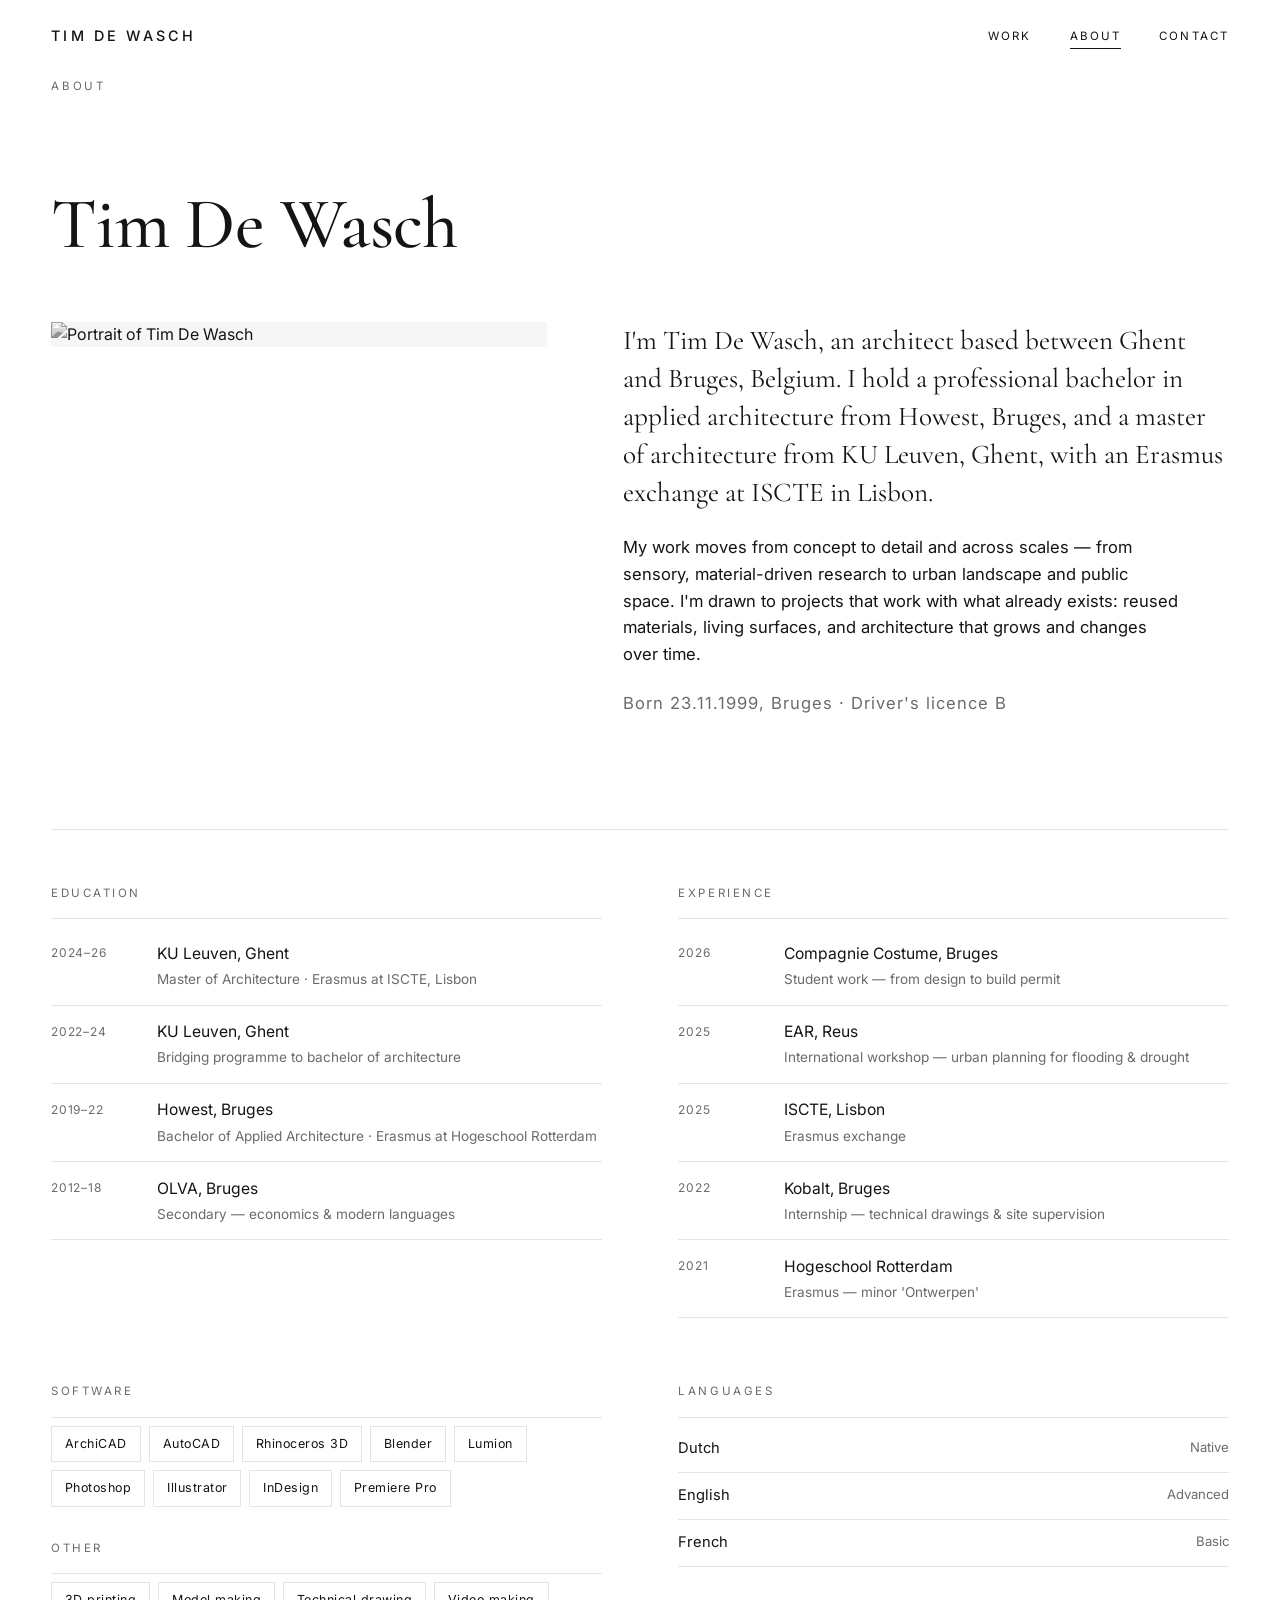
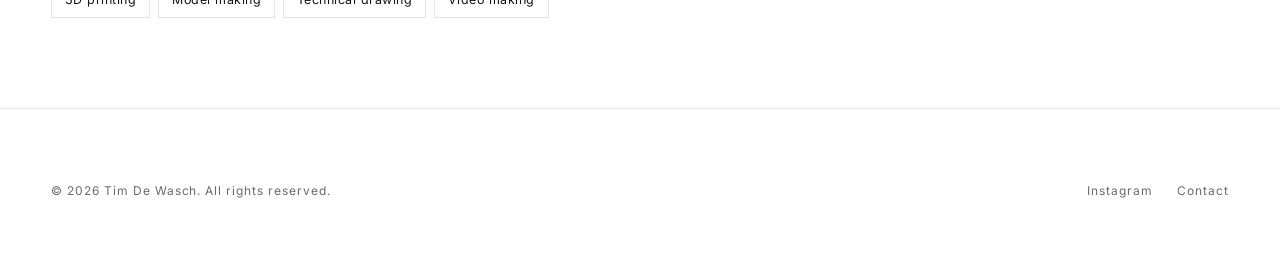
==== about.html @ 5aab6f9f "Point images at .jpg with automatic placeholder fallback The site now references .jpg for every proj" ====
<!DOCTYPE html>
<html lang="en">
<head>
  <meta charset="UTF-8">
  <meta name="viewport" content="width=device-width, initial-scale=1.0">
  <title>About — Tim De Wasch</title>
  <meta name="description" content="About Tim De Wasch, architect based in Ghent and Bruges, Belgium.">
  <link rel="preconnect" href="https://fonts.googleapis.com">
  <link rel="preconnect" href="https://fonts.gstatic.com" crossorigin>
  <link href="https://fonts.googleapis.com/css2?family=Cormorant+Garamond:wght@400;500&family=Inter:wght@400;500&display=swap" rel="stylesheet">
  <link rel="icon" type="image/svg+xml" href="assets/favicon.svg">
  <link rel="stylesheet" href="css/style.css">
</head>
<body data-page="about" class="solid-header">

  <header class="site-header" data-header></header>

  <main class="page">
    <div class="wrap">
      <span class="eyebrow">About</span>
      <h1 class="page-title" data-about-name>Tim De Wasch</h1>
    </div>

    <div class="wrap">
      <div class="about-layout">
        <img class="portrait reveal" src="assets/img/portrait.jpg" alt="Portrait of Tim De Wasch">
        <div class="about-body reveal" data-about-body></div>
      </div>

      <div class="cv reveal" data-cv></div>
    </div>
  </main>

  <footer class="site-footer" data-footer></footer>

  <script src="js/data.js"></script>
  <script src="js/main.js"></script>
  <script>
    (function () {
      var S = window.SITE || {};
      var A = S.about || {};

      var nameEl = document.querySelector("[data-about-name]");
      if (nameEl && S.name) nameEl.textContent = S.name;

      var body = document.querySelector("[data-about-body]");
      if (body) {
        body.innerHTML =
          (A.intro || []).map(function (p) { return "<p>" + p + "</p>"; }).join("") +
          (A.meta ? '<p class="about-meta">' + A.meta + "</p>" : "") +
          (S.cv ? '<a class="btn" href="' + S.cv + '" target="_blank" rel="noopener">Download CV</a>' : "");
      }

      function rows(list) {
        return (list || []).map(function (r) {
          return '<div class="cv-row"><span class="yr">' + r.years + '</span>' +
            '<span class="pl">' + r.place + (r.detail ? "<small>" + r.detail + "</small>" : "") + "</span></div>";
        }).join("");
      }

      var blocks = [];
      if (A.education) blocks.push("<div class='cv-block'><h2>Education</h2>" + rows(A.education) + "</div>");
      if (A.experience) blocks.push("<div class='cv-block'><h2>Experience</h2>" + rows(A.experience) + "</div>");
      if (A.skills) {
        var tags = A.skills.map(function (s) { return "<span>" + s + "</span>"; }).join("");
        var other = (A.other || []).map(function (s) { return "<span>" + s + "</span>"; }).join("");
        blocks.push("<div class='cv-block'><h2>Software</h2><div class='cv-tags'>" + tags + "</div>" +
          (other ? "<h2 style='margin-top:2rem'>Other</h2><div class='cv-tags'>" + other + "</div>" : "") + "</div>");
      }
      if (A.languages) {
        var langs = A.languages.map(function (l) {
          return "<li>" + l.lang + "<em>" + l.level + "</em></li>";
        }).join("");
        blocks.push("<div class='cv-block'><h2>Languages</h2><ul class='cv-langs'>" + langs + "</ul></div>");
      }
      var cv = document.querySelector("[data-cv]");
      if (cv) cv.innerHTML = blocks.join("");
    })();
  </script>
</body>
</html>
---- css/style.css ----
/* =============================================================================
   Jane Doe — Architecture Portfolio
   Minimalist / monochrome system. Edit the variables below to retheme.
   ========================================================================== */

:root {
  --ink: #141414;          /* primary text */
  --ink-soft: #6b6b6b;     /* meta / secondary text */
  --line: #e4e4e4;         /* hairlines */
  --paper: #ffffff;        /* background */
  --paper-2: #f6f6f5;      /* alt panels */

  --font-sans: "Inter", -apple-system, BlinkMacSystemFont, "Segoe UI", Helvetica, Arial, sans-serif;
  --font-serif: "Cormorant Garamond", Georgia, "Times New Roman", serif;

  --maxw: 1400px;
  --pad: clamp(1.25rem, 4vw, 4rem);
  --header-h: 72px;
  --ease: cubic-bezier(0.16, 1, 0.3, 1);
}

* { box-sizing: border-box; }

html { scroll-behavior: smooth; -webkit-text-size-adjust: 100%; }

body {
  margin: 0;
  background: var(--paper);
  color: var(--ink);
  font-family: var(--font-sans);
  font-size: 16px;
  line-height: 1.6;
  font-feature-settings: "kern" 1, "liga" 1;
  -webkit-font-smoothing: antialiased;
  text-rendering: optimizeLegibility;
}

img { display: block; max-width: 100%; height: auto; }

a { color: inherit; text-decoration: none; }

h1, h2, h3 { font-weight: 400; margin: 0; letter-spacing: -0.01em; }

/* ----------------------------------------------------------------- header -- */
.site-header {
  position: fixed;
  inset: 0 0 auto 0;
  height: var(--header-h);
  display: flex;
  align-items: center;
  justify-content: space-between;
  padding: 0 var(--pad);
  z-index: 100;
  mix-blend-mode: difference;            /* near-invisible over any image */
  color: #fff;
}
/* When over plain pages, fall back to solid ink (no blend needed) */
body.solid-header .site-header { mix-blend-mode: normal; color: var(--ink); }

.site-header.scrolled {
  background: rgba(255, 255, 255, 0.85);
  backdrop-filter: saturate(140%) blur(10px);
  mix-blend-mode: normal;
  color: var(--ink);
  border-bottom: 1px solid var(--line);
}

.logo {
  font-size: 0.9rem;
  letter-spacing: 0.22em;
  text-transform: uppercase;
  font-weight: 500;
}

.site-nav { display: flex; gap: clamp(1.25rem, 3vw, 2.5rem); }
.site-nav a {
  font-size: 0.72rem;
  letter-spacing: 0.18em;
  text-transform: uppercase;
  position: relative;
  padding: 2px 0;
}
.site-nav a::after {
  content: "";
  position: absolute;
  left: 0; bottom: -2px;
  width: 100%; height: 1px;
  background: currentColor;
  transform: scaleX(0);
  transform-origin: left;
  transition: transform 0.4s var(--ease);
}
.site-nav a:hover::after,
.site-nav a[aria-current="page"]::after { transform: scaleX(1); }

.nav-toggle { display: none; background: none; border: 0; cursor: pointer; padding: 8px; color: inherit; }
.nav-toggle span { display: block; width: 22px; height: 1.5px; background: currentColor; margin: 5px 0; transition: 0.3s var(--ease); }

/* ------------------------------------------------------------------- hero -- */
.hero {
  height: 100vh;
  min-height: 560px;
  position: relative;
  display: flex;
  align-items: flex-end;
  overflow: hidden;
}
.hero-bg {
  position: absolute; inset: 0;
  width: 100%; height: 100%;
  object-fit: cover;
  filter: grayscale(100%);
}
.hero-inner {
  position: relative;
  padding: var(--pad);
  padding-bottom: clamp(2rem, 6vh, 5rem);
  color: #fff;
  mix-blend-mode: difference;
  width: 100%;
}
.hero h1 {
  font-family: var(--font-serif);
  font-size: clamp(2.6rem, 8vw, 6.5rem);
  line-height: 0.98;
  font-weight: 500;
  max-width: 14ch;
}
.hero .hero-sub {
  margin-top: 1rem;
  font-size: 0.8rem;
  letter-spacing: 0.22em;
  text-transform: uppercase;
}
.scroll-cue {
  position: absolute;
  right: var(--pad); bottom: clamp(2rem, 6vh, 5rem);
  font-size: 0.66rem; letter-spacing: 0.2em; text-transform: uppercase;
  color: #fff; mix-blend-mode: difference;
  writing-mode: vertical-rl;
}

/* ------------------------------------------------------------ work / grid -- */
.section-head {
  display: flex;
  align-items: baseline;
  justify-content: space-between;
  padding: clamp(3rem, 8vh, 6rem) var(--pad) 1.5rem;
  border-bottom: 1px solid var(--line);
}
.section-head h2 {
  font-size: 0.8rem; letter-spacing: 0.22em; text-transform: uppercase; color: var(--ink-soft);
}
.section-head .count { font-size: 0.8rem; color: var(--ink-soft); letter-spacing: 0.1em; }

.work-grid {
  display: grid;
  grid-template-columns: repeat(2, 1fr);
  gap: clamp(1.5rem, 4vw, 3.5rem);
  padding: clamp(2rem, 6vh, 4rem) var(--pad) clamp(4rem, 10vh, 7rem);
  max-width: var(--maxw);
  margin: 0 auto;
}
/* Editorial rhythm: every 3rd item spans full width for a feed-like feel */
.work-grid .work-item:nth-child(4n + 1) { grid-column: 1 / -1; }

.work-item { display: block; }
.work-figure {
  position: relative;
  overflow: hidden;
  background: var(--paper-2);
  aspect-ratio: 3 / 2;
}
.work-item:nth-child(4n + 1) .work-figure { aspect-ratio: 16 / 9; }
.work-figure img {
  width: 100%; height: 100%; object-fit: cover;
  filter: grayscale(100%);
  transition: transform 0.9s var(--ease), filter 0.6s var(--ease);
}
.work-item:hover .work-figure img { transform: scale(1.04); filter: grayscale(0%); }

.work-meta {
  display: flex;
  align-items: baseline;
  justify-content: space-between;
  gap: 1rem;
  margin-top: 0.9rem;
}
.work-meta h3 { font-family: var(--font-serif); font-size: clamp(1.3rem, 2.4vw, 1.9rem); font-weight: 500; }
.work-meta .work-loc { font-size: 0.75rem; letter-spacing: 0.08em; color: var(--ink-soft); white-space: nowrap; }
.work-index {
  font-size: 0.7rem; letter-spacing: 0.1em; color: var(--ink-soft);
  margin-top: 0.15rem; display: block;
}

/* --------------------------------------------------------------- generic -- */
main.page { padding-top: var(--header-h); }

.wrap { max-width: var(--maxw); margin: 0 auto; padding: 0 var(--pad); }
.narrow { max-width: 760px; }

.page-title {
  font-family: var(--font-serif);
  font-size: clamp(2.4rem, 6vw, 4.5rem);
  font-weight: 500;
  line-height: 1;
  padding: clamp(3rem, 10vh, 7rem) 0 0.5rem;
}
.eyebrow { font-size: 0.72rem; letter-spacing: 0.24em; text-transform: uppercase; color: var(--ink-soft); }

/* ------------------------------------------------------------------ about -- */
.about-layout {
  display: grid;
  grid-template-columns: 0.9fr 1.1fr;
  gap: clamp(2rem, 6vw, 5rem);
  align-items: start;
  padding: clamp(2rem, 6vh, 4rem) 0 clamp(4rem, 10vh, 7rem);
}
.portrait { width: 100%; filter: grayscale(100%); background: var(--paper-2); }
.about-body p { font-size: clamp(1rem, 1.3vw, 1.15rem); margin: 0 0 1.4rem; max-width: 56ch; }
.about-body p:first-child { font-family: var(--font-serif); font-size: clamp(1.3rem, 2.2vw, 1.7rem); line-height: 1.4; color: var(--ink); }

.about-meta { font-size: 0.78rem; letter-spacing: 0.06em; color: var(--ink-soft); margin: 1.5rem 0 0; }

/* CV blocks */
.cv {
  display: grid;
  grid-template-columns: repeat(2, 1fr);
  gap: clamp(2rem, 5vw, 4rem) clamp(2rem, 6vw, 5rem);
  padding: clamp(2rem, 6vh, 4rem) 0 clamp(4rem, 10vh, 7rem);
  border-top: 1px solid var(--line);
}
.cv-block h2 {
  font-size: 0.72rem; letter-spacing: 0.22em; text-transform: uppercase; color: var(--ink-soft);
  padding-bottom: 1rem; margin-bottom: 0.5rem; border-bottom: 1px solid var(--line);
}
.cv-row { display: grid; grid-template-columns: 90px 1fr; gap: 1rem; padding: 0.85rem 0; border-bottom: 1px solid var(--line); }
.cv-row .yr { font-size: 0.75rem; letter-spacing: 0.06em; color: var(--ink-soft); padding-top: 0.15rem; }
.cv-row .pl { font-size: 0.98rem; }
.cv-row .pl small { display: block; color: var(--ink-soft); font-size: 0.85rem; margin-top: 0.2rem; }
.cv-tags { display: flex; flex-wrap: wrap; gap: 0.5rem; }
.cv-tags span {
  border: 1px solid var(--line); padding: 0.45rem 0.8rem;
  font-size: 0.78rem; letter-spacing: 0.04em; color: var(--ink);
}
.cv-langs { list-style: none; margin: 0; padding: 0; }
.cv-langs li { display: flex; justify-content: space-between; padding: 0.7rem 0; border-bottom: 1px solid var(--line); font-size: 0.92rem; }
.cv-langs li em { font-style: normal; color: var(--ink-soft); font-size: 0.82rem; }

.btn {
  display: inline-block;
  margin-top: 0.5rem;
  padding: 0.85rem 1.6rem;
  border: 1px solid var(--ink);
  font-size: 0.72rem; letter-spacing: 0.18em; text-transform: uppercase;
  transition: background 0.35s var(--ease), color 0.35s var(--ease);
}
.btn:hover { background: var(--ink); color: var(--paper); }

/* ---------------------------------------------------------------- contact -- */
.contact-layout { padding: clamp(2rem, 6vh, 4rem) 0 clamp(5rem, 12vh, 8rem); }
.contact-list { list-style: none; margin: 2rem 0 0; padding: 0; border-top: 1px solid var(--line); }
.contact-list li {
  display: flex; align-items: baseline; gap: 2rem;
  padding: 1.4rem 0; border-bottom: 1px solid var(--line);
}
.contact-list li span {
  flex: 0 0 130px; font-size: 0.72rem; letter-spacing: 0.18em; text-transform: uppercase; color: var(--ink-soft);
}
.contact-list li a, .contact-list li .val {
  font-family: var(--font-serif); font-size: clamp(1.3rem, 3vw, 2.1rem); position: relative;
}
.contact-list li a::after {
  content: ""; position: absolute; left: 0; bottom: 0; width: 100%; height: 1px;
  background: currentColor; transform: scaleX(0); transform-origin: left; transition: transform 0.4s var(--ease);
}
.contact-list li a:hover::after { transform: scaleX(1); }

/* -------------------------------------------------------- project detail -- */
.project-hero { padding: clamp(3rem, 10vh, 7rem) 0 clamp(1.5rem, 4vh, 3rem); border-bottom: 1px solid var(--line); }
.project-hero h1 { font-family: var(--font-serif); font-size: clamp(2.4rem, 7vw, 5rem); font-weight: 500; line-height: 1; margin-top: 0.5rem; }
.project-facts {
  display: grid; grid-template-columns: repeat(auto-fit, minmax(150px, 1fr));
  gap: 1.5rem; padding: 2rem 0 0;
}
.project-facts dt { font-size: 0.68rem; letter-spacing: 0.18em; text-transform: uppercase; color: var(--ink-soft); margin-bottom: 0.35rem; }
.project-facts dd { margin: 0; font-size: 0.95rem; }

.project-intro { padding: clamp(2.5rem, 7vh, 5rem) 0; }
.project-intro p { font-size: clamp(1.1rem, 1.6vw, 1.35rem); max-width: 60ch; margin: 0 0 1.4rem; }
.project-intro p:first-child { font-family: var(--font-serif); font-size: clamp(1.4rem, 2.6vw, 2rem); line-height: 1.4; }

.project-images { display: grid; gap: clamp(1rem, 3vw, 2.5rem); padding-bottom: clamp(3rem, 8vh, 6rem); }
.project-images img { width: 100%; background: var(--paper-2); filter: grayscale(100%); cursor: zoom-in; transition: filter 0.5s var(--ease); }
.project-images img:hover { filter: grayscale(0%); }

.project-nav {
  display: flex; justify-content: space-between; gap: 1rem;
  padding: clamp(2rem, 6vh, 4rem) 0; border-top: 1px solid var(--line);
}
.project-nav a { font-size: 0.75rem; letter-spacing: 0.14em; text-transform: uppercase; color: var(--ink-soft); transition: color 0.3s var(--ease); }
.project-nav a:hover { color: var(--ink); }
.project-nav a span { display: block; font-family: var(--font-serif); font-size: 1.3rem; text-transform: none; letter-spacing: 0; color: var(--ink); margin-top: 0.3rem; }
.project-nav a.next { text-align: right; }

/* -------------------------------------------------------------- lightbox -- */
.lightbox {
  position: fixed; inset: 0; z-index: 200;
  background: rgba(20, 20, 20, 0.94);
  display: flex; align-items: center; justify-content: center;
  padding: 4vw;
  opacity: 0; pointer-events: none; transition: opacity 0.4s var(--ease);
}
.lightbox.open { opacity: 1; pointer-events: auto; }
.lightbox img { max-width: 100%; max-height: 90vh; object-fit: contain; }
.lightbox-close { position: absolute; top: 1.5rem; right: 2rem; color: #fff; font-size: 1.6rem; background: none; border: 0; cursor: pointer; line-height: 1; }

/* ---------------------------------------------------------------- footer -- */
.site-footer {
  border-top: 1px solid var(--line);
  padding: clamp(3rem, 8vh, 5rem) var(--pad);
  display: flex; flex-wrap: wrap; gap: 1.5rem;
  align-items: baseline; justify-content: space-between;
  font-size: 0.75rem; letter-spacing: 0.08em; color: var(--ink-soft);
}
.site-footer .foot-links { display: flex; gap: 1.5rem; }
.site-footer a:hover { color: var(--ink); }

/* ------------------------------------------------------------- reveal fx -- */
.reveal { opacity: 0; transform: translateY(24px); transition: opacity 0.9s var(--ease), transform 0.9s var(--ease); }
.reveal.in { opacity: 1; transform: none; }

/* ----------------------------------------------------------- responsive -- */
@media (max-width: 820px) {
  .about-layout { grid-template-columns: 1fr; }
  .cv { grid-template-columns: 1fr; }
  .portrait { max-width: 360px; }
  .work-grid { grid-template-columns: 1fr; }
  .work-grid .work-item:nth-child(4n + 1) { grid-column: auto; }
  .work-item:nth-child(4n + 1) .work-figure { aspect-ratio: 3 / 2; }

  .nav-toggle { display: block; }
  .site-nav {
    position: fixed; inset: var(--header-h) 0 auto 0;
    flex-direction: column; gap: 0;
    background: var(--paper); color: var(--ink);
    border-bottom: 1px solid var(--line);
    transform: translateY(-120%); transition: transform 0.45s var(--ease);
    padding: 1rem var(--pad) 1.5rem;
  }
  .site-header.nav-open .site-nav { transform: none; }
  .site-header.nav-open { mix-blend-mode: normal; background: var(--paper); color: var(--ink); }
  .site-nav a { padding: 0.9rem 0; font-size: 0.8rem; border-bottom: 1px solid var(--line); }
  .site-nav a:last-child { border-bottom: 0; }
}

@media (prefers-reduced-motion: reduce) {
  * { animation: none !important; transition: none !important; scroll-behavior: auto !important; }
  .reveal { opacity: 1; transform: none; }
}
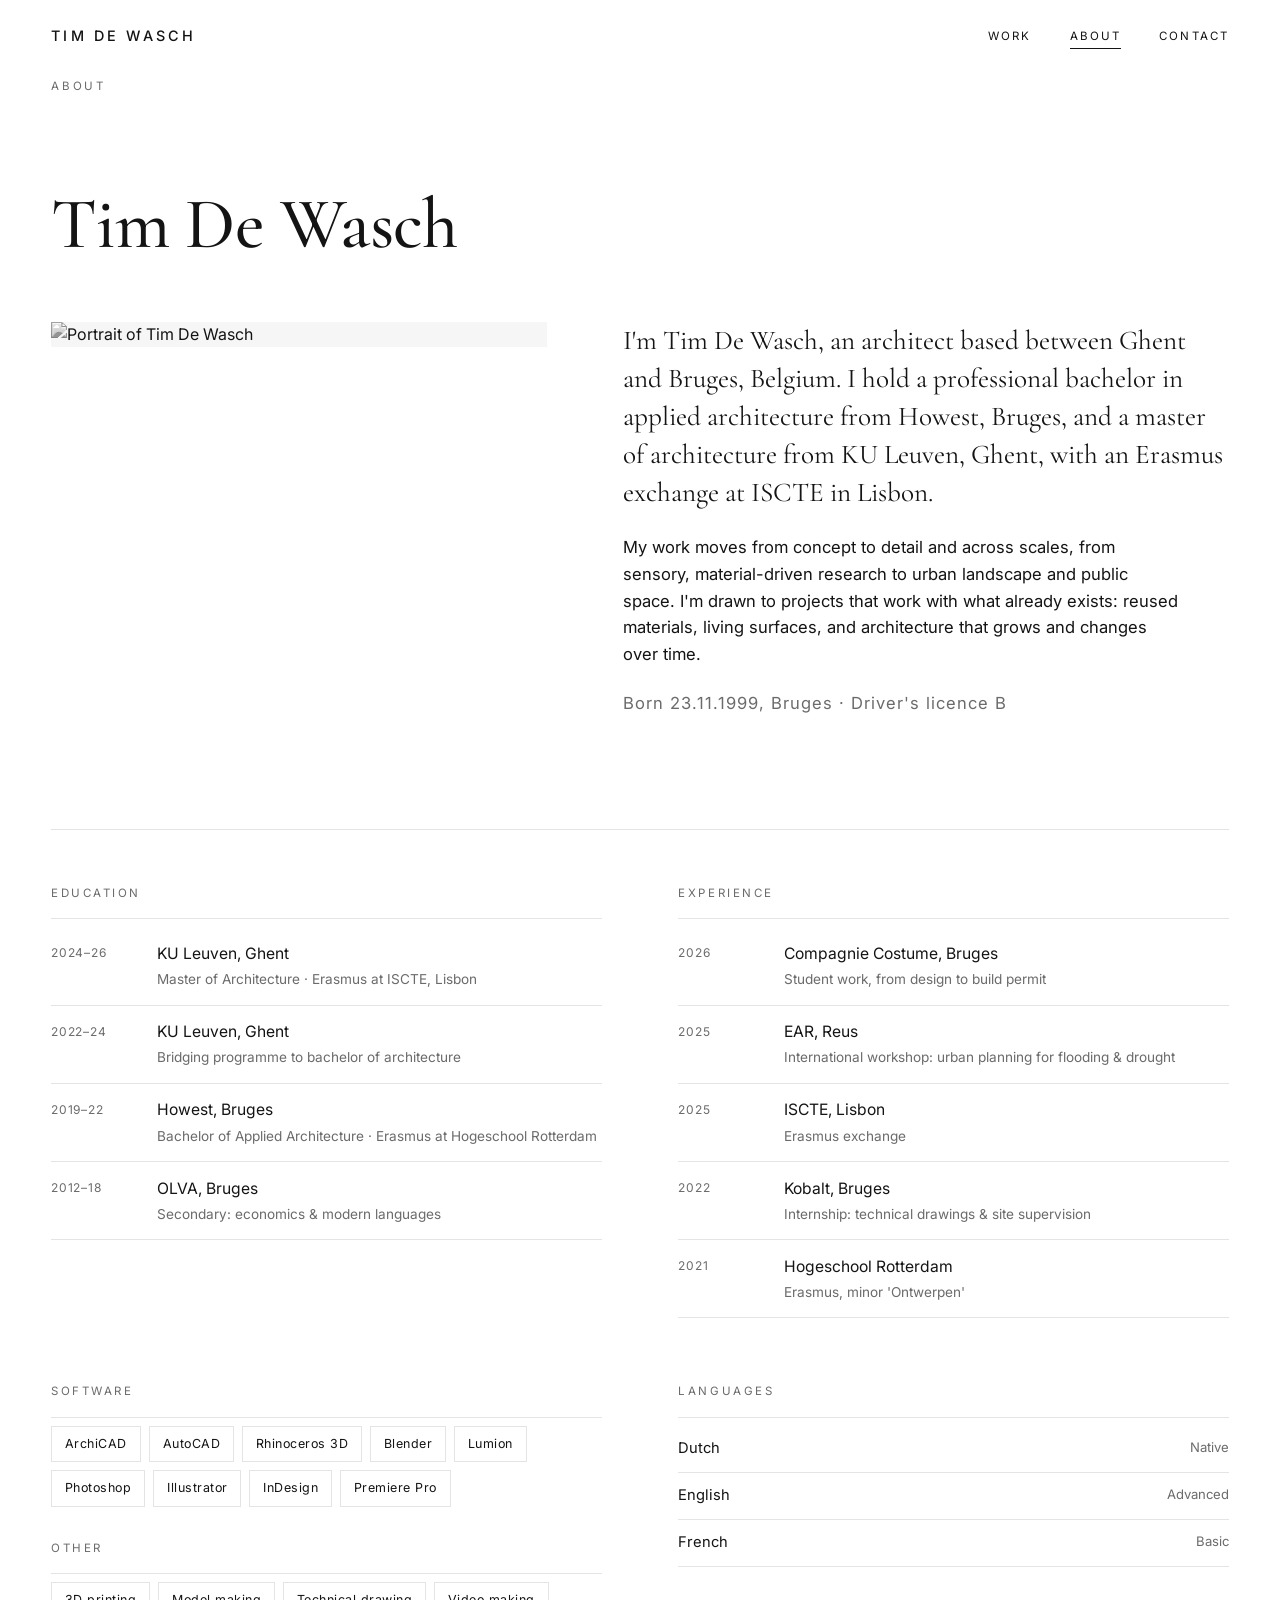
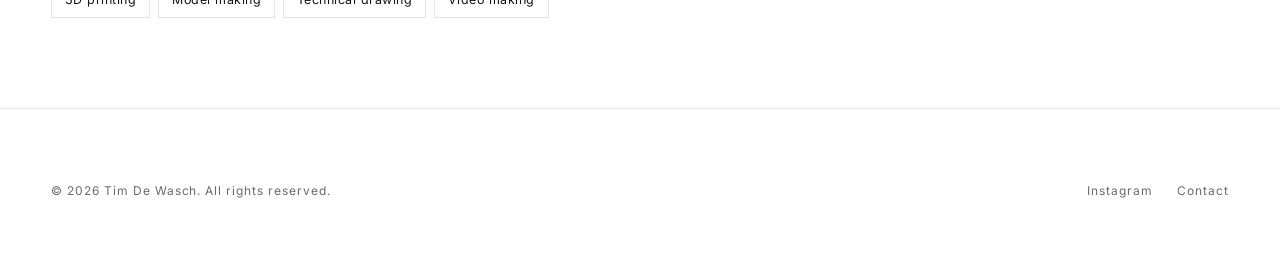
==== commit 34468155: "Fix mismatched project photos, cap image size, add captions and em-dash cleanup Re-matched photos to" ====
--- a/about.html
+++ b/about.html
@@ -3,7 +3,7 @@
 <head>
   <meta charset="UTF-8">
   <meta name="viewport" content="width=device-width, initial-scale=1.0">
-  <title>About — Tim De Wasch</title>
+  <title>About · Tim De Wasch</title>
   <meta name="description" content="About Tim De Wasch, architect based in Ghent and Bruges, Belgium.">
   <link rel="preconnect" href="https://fonts.googleapis.com">
   <link rel="preconnect" href="https://fonts.gstatic.com" crossorigin>
--- a/css/style.css
+++ b/css/style.css
@@ -1,5 +1,5 @@
 /* =============================================================================
-   Jane Doe — Architecture Portfolio
+   Jane Doe Architecture Portfolio
    Minimalist / monochrome system. Edit the variables below to retheme.
    ========================================================================== */
 
@@ -291,8 +291,11 @@
 .project-intro p:first-child { font-family: var(--font-serif); font-size: clamp(1.4rem, 2.6vw, 2rem); line-height: 1.4; }
 
 .project-images { display: grid; gap: clamp(1rem, 3vw, 2.5rem); padding-bottom: clamp(3rem, 8vh, 6rem); }
-.project-images img { width: 100%; background: var(--paper-2); filter: grayscale(100%); cursor: zoom-in; transition: filter 0.5s var(--ease); }
+.project-image { margin: 0; }
+.project-images img { width: 100%; max-height: 80vh; object-fit: cover; background: var(--paper-2); filter: grayscale(100%); cursor: zoom-in; transition: filter 0.5s var(--ease); }
 .project-images img:hover { filter: grayscale(0%); }
+.project-image.is-main img { max-height: 90vh; }
+.project-image figcaption { margin-top: 0.6rem; font-size: 0.75rem; letter-spacing: 0.06em; color: var(--ink-soft); }
 
 .project-nav {
   display: flex; justify-content: space-between; gap: 1rem;
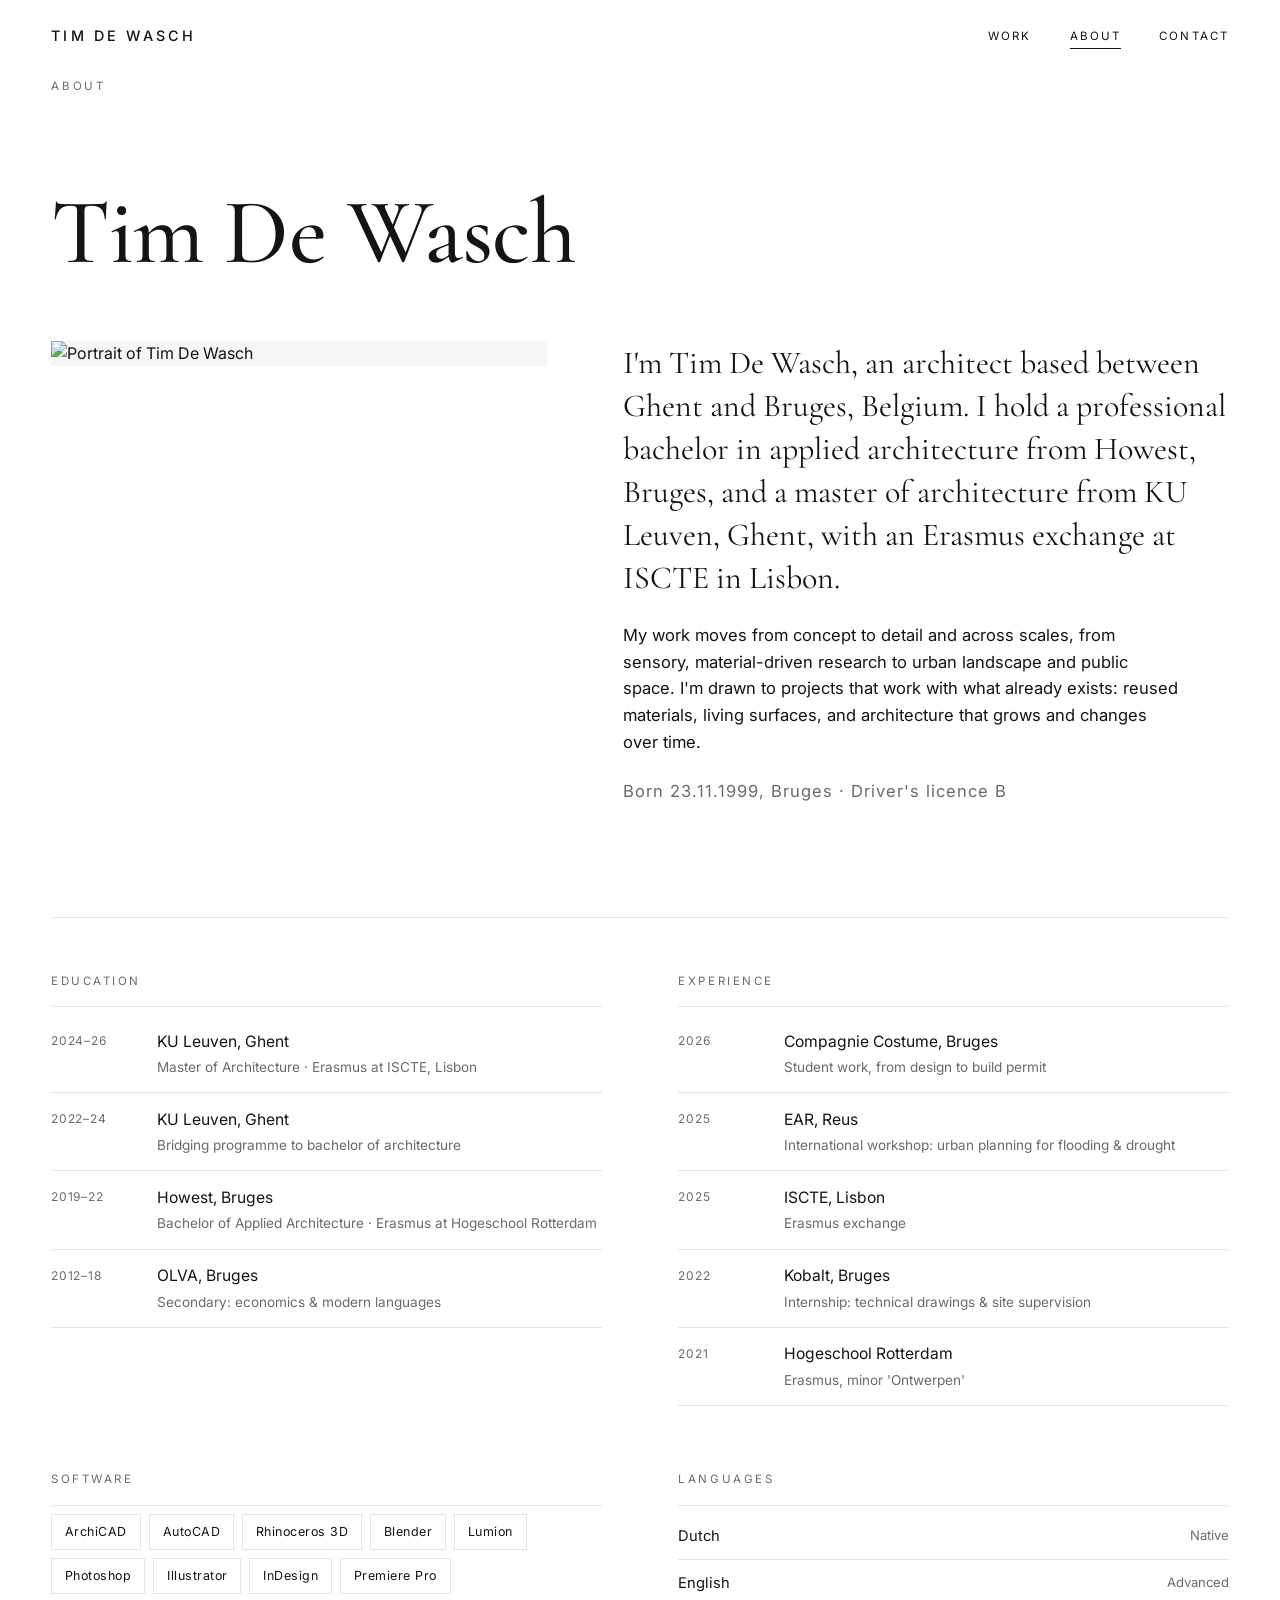
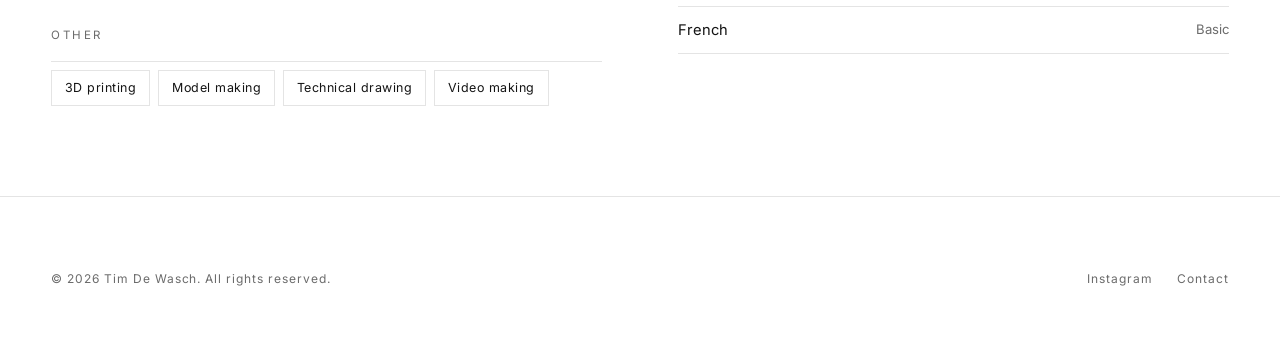
==== commit 8e41d35e: "Fix mobile/iPhone layout issues across the site Use svh for the hero so iOS Safari's address bar doe" ====
--- a/about.html
+++ b/about.html
@@ -2,12 +2,12 @@
 <html lang="en">
 <head>
   <meta charset="UTF-8">
-  <meta name="viewport" content="width=device-width, initial-scale=1.0">
+  <meta name="viewport" content="width=device-width, initial-scale=1.0, viewport-fit=cover">
   <title>About · Tim De Wasch</title>
   <meta name="description" content="About Tim De Wasch, architect based in Ghent and Bruges, Belgium.">
   <link rel="preconnect" href="https://fonts.googleapis.com">
   <link rel="preconnect" href="https://fonts.gstatic.com" crossorigin>
-  <link href="https://fonts.googleapis.com/css2?family=Cormorant+Garamond:wght@400;500&family=Inter:wght@400;500&display=swap" rel="stylesheet">
+  <link href="https://fonts.googleapis.com/css2?family=Cormorant+Garamond:wght@400;500;600&family=Inter:wght@300;400;500;600&display=swap" rel="stylesheet">
   <link rel="icon" type="image/svg+xml" href="assets/favicon.svg">
   <link rel="stylesheet" href="css/style.css">
 </head>
--- a/css/style.css
+++ b/css/style.css
@@ -49,7 +49,8 @@
   display: flex;
   align-items: center;
   justify-content: space-between;
-  padding: 0 var(--pad);
+  padding: max(0px, env(safe-area-inset-top)) var(--pad) 0;
+  height: calc(var(--header-h) + env(safe-area-inset-top));
   z-index: 100;
   mix-blend-mode: difference;            /* near-invisible over any image */
   color: #fff;
@@ -93,12 +94,13 @@
 .site-nav a:hover::after,
 .site-nav a[aria-current="page"]::after { transform: scaleX(1); }
 
-.nav-toggle { display: none; background: none; border: 0; cursor: pointer; padding: 8px; color: inherit; }
+.nav-toggle { display: none; background: none; border: 0; cursor: pointer; padding: 11px; margin: -11px; color: inherit; }
 .nav-toggle span { display: block; width: 22px; height: 1.5px; background: currentColor; margin: 5px 0; transition: 0.3s var(--ease); }
 
 /* ------------------------------------------------------------------- hero -- */
 .hero {
   height: 100vh;
+  height: 100svh;
   min-height: 560px;
   position: relative;
   display: flex;
@@ -109,55 +111,78 @@
   position: absolute; inset: 0;
   width: 100%; height: 100%;
   object-fit: cover;
-  filter: grayscale(100%);
+  transform: scale(1.03);
+  animation: hero-settle 1.6s var(--ease) forwards;
+}
+@keyframes hero-settle { from { transform: scale(1.08); } to { transform: scale(1.03); } }
+.hero::after {
+  content: "";
+  position: absolute; inset: 0;
+  background: linear-gradient(180deg, rgba(0,0,0,0.05) 0%, rgba(0,0,0,0) 35%, rgba(0,0,0,0.55) 100%);
+  pointer-events: none;
 }
 .hero-inner {
   position: relative;
   padding: var(--pad);
-  padding-bottom: clamp(2rem, 6vh, 5rem);
+  padding-bottom: clamp(2.5rem, 7vh, 5.5rem);
   color: #fff;
-  mix-blend-mode: difference;
   width: 100%;
 }
 .hero h1 {
   font-family: var(--font-serif);
-  font-size: clamp(2.6rem, 8vw, 6.5rem);
-  line-height: 0.98;
+  font-size: clamp(2.8rem, 9vw, 7.5rem);
+  line-height: 0.95;
   font-weight: 500;
-  max-width: 14ch;
+  max-width: 16ch;
+  letter-spacing: -0.01em;
+  text-shadow: 0 2px 28px rgba(0,0,0,0.18);
 }
 .hero .hero-sub {
-  margin-top: 1rem;
-  font-size: 0.8rem;
-  letter-spacing: 0.22em;
+  margin-top: 1.1rem;
+  font-size: 0.78rem;
+  letter-spacing: 0.24em;
   text-transform: uppercase;
+  opacity: 0.92;
 }
 .scroll-cue {
   position: absolute;
-  right: var(--pad); bottom: clamp(2rem, 6vh, 5rem);
-  font-size: 0.66rem; letter-spacing: 0.2em; text-transform: uppercase;
-  color: #fff; mix-blend-mode: difference;
+  right: var(--pad); bottom: clamp(2.5rem, 7vh, 5.5rem);
+  font-size: 0.66rem; letter-spacing: 0.22em; text-transform: uppercase;
+  color: #fff; opacity: 0.85;
   writing-mode: vertical-rl;
-}
+  display: flex; align-items: center; gap: 0.6rem;
+}
+.scroll-cue::after { content: ""; width: 1px; height: 2.4rem; background: rgba(255,255,255,0.6); }
 
 /* ------------------------------------------------------------ work / grid -- */
 .section-head {
   display: flex;
   align-items: baseline;
   justify-content: space-between;
-  padding: clamp(3rem, 8vh, 6rem) var(--pad) 1.5rem;
+  padding: clamp(3.5rem, 9vh, 7rem) var(--pad) 1.75rem;
   border-bottom: 1px solid var(--line);
+  max-width: var(--maxw);
+  margin: 0 auto;
 }
 .section-head h2 {
-  font-size: 0.8rem; letter-spacing: 0.22em; text-transform: uppercase; color: var(--ink-soft);
+  font-size: 0.8rem; letter-spacing: 0.24em; text-transform: uppercase; color: var(--ink-soft);
 }
 .section-head .count { font-size: 0.8rem; color: var(--ink-soft); letter-spacing: 0.1em; }
+.section-note {
+  font-family: var(--font-serif);
+  font-size: clamp(1.2rem, 2.4vw, 1.7rem);
+  line-height: 1.5;
+  max-width: 46ch;
+  padding: clamp(2rem, 5vh, 3.2rem) var(--pad) 0;
+  margin: 0 auto;
+  max-width: var(--maxw);
+}
 
 .work-grid {
   display: grid;
   grid-template-columns: repeat(2, 1fr);
-  gap: clamp(1.5rem, 4vw, 3.5rem);
-  padding: clamp(2rem, 6vh, 4rem) var(--pad) clamp(4rem, 10vh, 7rem);
+  gap: clamp(2rem, 5vw, 4.5rem) clamp(1.5rem, 4vw, 3.5rem);
+  padding: clamp(2.5rem, 7vh, 5rem) var(--pad) clamp(5rem, 12vh, 8rem);
   max-width: var(--maxw);
   margin: 0 auto;
 }
@@ -174,36 +199,61 @@
 .work-item:nth-child(4n + 1) .work-figure { aspect-ratio: 16 / 9; }
 .work-figure img {
   width: 100%; height: 100%; object-fit: cover;
-  filter: grayscale(100%);
-  transition: transform 0.9s var(--ease), filter 0.6s var(--ease);
-}
-.work-item:hover .work-figure img { transform: scale(1.04); filter: grayscale(0%); }
+  transition: transform 1.1s var(--ease);
+}
+.work-item:hover .work-figure img { transform: scale(1.045); }
+.work-figure::after {
+  content: "";
+  position: absolute; inset: 0;
+  background: linear-gradient(180deg, rgba(0,0,0,0) 55%, rgba(0,0,0,0.38) 100%);
+  opacity: 0;
+  transition: opacity 0.5s var(--ease);
+}
+.work-item:hover .work-figure::after { opacity: 1; }
+.work-view {
+  position: absolute; left: 1.4rem; bottom: 1.3rem;
+  color: #fff; font-size: 0.7rem; letter-spacing: 0.18em; text-transform: uppercase;
+  display: flex; align-items: center; gap: 0.6rem;
+  opacity: 0; transform: translateY(8px);
+  transition: opacity 0.45s var(--ease), transform 0.45s var(--ease);
+}
+.work-view svg { width: 13px; height: 13px; transition: transform 0.45s var(--ease); }
+.work-item:hover .work-view { opacity: 1; transform: none; }
+.work-item:hover .work-view svg { transform: translateX(4px); }
+
+/* Devices without hover (touch) get the same affordances shown by default */
+@media (hover: none) {
+  .work-figure::after { opacity: 1; background: linear-gradient(180deg, rgba(0,0,0,0) 62%, rgba(0,0,0,0.32) 100%); }
+  .work-view { opacity: 1; transform: none; }
+}
 
 .work-meta {
   display: flex;
   align-items: baseline;
   justify-content: space-between;
   gap: 1rem;
-  margin-top: 0.9rem;
-}
-.work-meta h3 { font-family: var(--font-serif); font-size: clamp(1.3rem, 2.4vw, 1.9rem); font-weight: 500; }
+  margin-top: 1.1rem;
+}
+.work-meta h3 { font-family: var(--font-serif); font-size: clamp(1.4rem, 2.6vw, 2.1rem); font-weight: 500; transition: opacity 0.3s var(--ease); }
+.work-item:hover .work-meta h3 { opacity: 0.6; }
 .work-meta .work-loc { font-size: 0.75rem; letter-spacing: 0.08em; color: var(--ink-soft); white-space: nowrap; }
 .work-index {
   font-size: 0.7rem; letter-spacing: 0.1em; color: var(--ink-soft);
-  margin-top: 0.15rem; display: block;
+  margin-top: 0.2rem; display: block;
 }
 
 /* --------------------------------------------------------------- generic -- */
-main.page { padding-top: var(--header-h); }
+main.page { padding-top: calc(var(--header-h) + env(safe-area-inset-top)); }
 
 .wrap { max-width: var(--maxw); margin: 0 auto; padding: 0 var(--pad); }
 .narrow { max-width: 760px; }
 
 .page-title {
   font-family: var(--font-serif);
-  font-size: clamp(2.4rem, 6vw, 4.5rem);
+  font-size: clamp(2.8rem, 8vw, 5.8rem);
   font-weight: 500;
-  line-height: 1;
+  line-height: 0.98;
+  letter-spacing: -0.01em;
   padding: clamp(3rem, 10vh, 7rem) 0 0.5rem;
 }
 .eyebrow { font-size: 0.72rem; letter-spacing: 0.24em; text-transform: uppercase; color: var(--ink-soft); }
@@ -216,9 +266,14 @@
   align-items: start;
   padding: clamp(2rem, 6vh, 4rem) 0 clamp(4rem, 10vh, 7rem);
 }
-.portrait { width: 100%; filter: grayscale(100%); background: var(--paper-2); }
+.portrait {
+  width: 100%;
+  background: var(--paper-2);
+  transition: transform 1.1s var(--ease);
+}
+.about-layout:hover .portrait { transform: scale(1.015); }
 .about-body p { font-size: clamp(1rem, 1.3vw, 1.15rem); margin: 0 0 1.4rem; max-width: 56ch; }
-.about-body p:first-child { font-family: var(--font-serif); font-size: clamp(1.3rem, 2.2vw, 1.7rem); line-height: 1.4; color: var(--ink); }
+.about-body p:first-child { font-family: var(--font-serif); font-size: clamp(1.5rem, 2.6vw, 2rem); line-height: 1.35; color: var(--ink); }
 
 .about-meta { font-size: 0.78rem; letter-spacing: 0.06em; color: var(--ink-soft); margin: 1.5rem 0 0; }
 
@@ -234,7 +289,12 @@
   font-size: 0.72rem; letter-spacing: 0.22em; text-transform: uppercase; color: var(--ink-soft);
   padding-bottom: 1rem; margin-bottom: 0.5rem; border-bottom: 1px solid var(--line);
 }
-.cv-row { display: grid; grid-template-columns: 90px 1fr; gap: 1rem; padding: 0.85rem 0; border-bottom: 1px solid var(--line); }
+.cv-row {
+  display: grid; grid-template-columns: 90px 1fr; gap: 1rem; padding: 0.85rem 0;
+  border-bottom: 1px solid var(--line);
+  transition: padding-left 0.4s var(--ease), border-color 0.4s var(--ease);
+}
+.cv-row:hover { padding-left: 0.5rem; border-color: var(--ink-soft); }
 .cv-row .yr { font-size: 0.75rem; letter-spacing: 0.06em; color: var(--ink-soft); padding-top: 0.15rem; }
 .cv-row .pl { font-size: 0.98rem; }
 .cv-row .pl small { display: block; color: var(--ink-soft); font-size: 0.85rem; margin-top: 0.2rem; }
@@ -242,7 +302,9 @@
 .cv-tags span {
   border: 1px solid var(--line); padding: 0.45rem 0.8rem;
   font-size: 0.78rem; letter-spacing: 0.04em; color: var(--ink);
-}
+  transition: background 0.3s var(--ease), color 0.3s var(--ease);
+}
+.cv-tags span:hover { background: var(--ink); color: var(--paper); }
 .cv-langs { list-style: none; margin: 0; padding: 0; }
 .cv-langs li { display: flex; justify-content: space-between; padding: 0.7rem 0; border-bottom: 1px solid var(--line); font-size: 0.92rem; }
 .cv-langs li em { font-style: normal; color: var(--ink-soft); font-size: 0.82rem; }
@@ -253,17 +315,19 @@
   padding: 0.85rem 1.6rem;
   border: 1px solid var(--ink);
   font-size: 0.72rem; letter-spacing: 0.18em; text-transform: uppercase;
-  transition: background 0.35s var(--ease), color 0.35s var(--ease);
-}
-.btn:hover { background: var(--ink); color: var(--paper); }
+  transition: background 0.35s var(--ease), color 0.35s var(--ease), transform 0.35s var(--ease);
+}
+.btn:hover { background: var(--ink); color: var(--paper); transform: translateY(-2px); }
 
 /* ---------------------------------------------------------------- contact -- */
 .contact-layout { padding: clamp(2rem, 6vh, 4rem) 0 clamp(5rem, 12vh, 8rem); }
 .contact-list { list-style: none; margin: 2rem 0 0; padding: 0; border-top: 1px solid var(--line); }
 .contact-list li {
   display: flex; align-items: baseline; gap: 2rem;
-  padding: 1.4rem 0; border-bottom: 1px solid var(--line);
-}
+  padding: 1.6rem 1rem; margin: 0 -1rem; border-bottom: 1px solid var(--line);
+  transition: background 0.4s var(--ease), padding-left 0.4s var(--ease);
+}
+.contact-list li:hover { background: var(--paper-2); padding-left: 1.5rem; }
 .contact-list li span {
   flex: 0 0 130px; font-size: 0.72rem; letter-spacing: 0.18em; text-transform: uppercase; color: var(--ink-soft);
 }
@@ -271,7 +335,7 @@
   font-family: var(--font-serif); font-size: clamp(1.3rem, 3vw, 2.1rem); position: relative;
 }
 .contact-list li a::after {
-  content: ""; position: absolute; left: 0; bottom: 0; width: 100%; height: 1px;
+  content: ""; position: absolute; left: 0; bottom: -0.2rem; width: 100%; height: 1px;
   background: currentColor; transform: scaleX(0); transform-origin: left; transition: transform 0.4s var(--ease);
 }
 .contact-list li a:hover::after { transform: scaleX(1); }
@@ -290,33 +354,78 @@
 .project-intro p { font-size: clamp(1.1rem, 1.6vw, 1.35rem); max-width: 60ch; margin: 0 0 1.4rem; }
 .project-intro p:first-child { font-family: var(--font-serif); font-size: clamp(1.4rem, 2.6vw, 2rem); line-height: 1.4; }
 
-.project-images { display: grid; gap: clamp(1rem, 3vw, 2.5rem); padding-bottom: clamp(3rem, 8vh, 6rem); }
+.project-images {
+  display: grid;
+  grid-template-columns: repeat(2, 1fr);
+  gap: clamp(1.25rem, 3vw, 2.5rem);
+  padding-bottom: clamp(4rem, 10vh, 7rem);
+}
 .project-image { margin: 0; }
-.project-images img { width: 100%; max-height: 80vh; object-fit: cover; background: var(--paper-2); filter: grayscale(100%); cursor: zoom-in; transition: filter 0.5s var(--ease); }
-.project-images img:hover { filter: grayscale(0%); }
-.project-image.is-main img { max-height: 90vh; }
-.project-image figcaption { margin-top: 0.6rem; font-size: 0.75rem; letter-spacing: 0.06em; color: var(--ink-soft); }
+.project-image.is-main { grid-column: 1 / -1; }
+.project-images img {
+  width: 100%; max-height: 85vh; object-fit: cover;
+  background: var(--paper-2);
+  cursor: zoom-in; transition: transform 0.9s var(--ease);
+}
+.project-image:not(.is-main) img { aspect-ratio: 4 / 3; }
+.project-images img:hover { transform: scale(1.012); }
+.project-image.is-main img { max-height: 92vh; aspect-ratio: auto; }
+.project-image figcaption {
+  margin-top: 0.7rem;
+  font-size: 0.72rem; letter-spacing: 0.1em; text-transform: uppercase;
+  color: var(--ink-soft);
+}
 
 .project-nav {
-  display: flex; justify-content: space-between; gap: 1rem;
-  padding: clamp(2rem, 6vh, 4rem) 0; border-top: 1px solid var(--line);
-}
-.project-nav a { font-size: 0.75rem; letter-spacing: 0.14em; text-transform: uppercase; color: var(--ink-soft); transition: color 0.3s var(--ease); }
-.project-nav a:hover { color: var(--ink); }
-.project-nav a span { display: block; font-family: var(--font-serif); font-size: 1.3rem; text-transform: none; letter-spacing: 0; color: var(--ink); margin-top: 0.3rem; }
+  display: grid; grid-template-columns: 1fr 1fr; border-top: 1px solid var(--line);
+}
+.project-nav a {
+  position: relative; display: block; overflow: hidden;
+  padding: clamp(2.5rem, 7vh, 5rem) var(--pad);
+  min-height: clamp(220px, 32vh, 360px);
+  color: #fff;
+}
+.project-nav a:first-child { border-right: 1px solid var(--line); }
+.project-nav .nav-bg {
+  position: absolute; inset: 0; width: 100%; height: 100%; object-fit: cover;
+  transform: scale(1.05);
+  transition: transform 1.1s var(--ease);
+}
+.project-nav a:hover .nav-bg { transform: scale(1.12); }
+.project-nav a::before {
+  content: ""; position: absolute; inset: 0;
+  background: linear-gradient(180deg, rgba(0,0,0,0.18) 0%, rgba(0,0,0,0.5) 100%);
+}
+.project-nav .nav-label {
+  position: relative; font-size: 0.72rem; letter-spacing: 0.2em; text-transform: uppercase; opacity: 0.85;
+}
+.project-nav .nav-title {
+  position: relative; display: block; font-family: var(--font-serif); font-size: clamp(1.5rem, 3.4vw, 2.4rem);
+  margin-top: 0.5rem; letter-spacing: 0; font-weight: 500;
+}
 .project-nav a.next { text-align: right; }
 
 /* -------------------------------------------------------------- lightbox -- */
 .lightbox {
   position: fixed; inset: 0; z-index: 200;
-  background: rgba(20, 20, 20, 0.94);
+  background: rgba(15, 15, 15, 0.96);
   display: flex; align-items: center; justify-content: center;
   padding: 4vw;
-  opacity: 0; pointer-events: none; transition: opacity 0.4s var(--ease);
+  opacity: 0; pointer-events: none; transition: opacity 0.45s var(--ease);
 }
 .lightbox.open { opacity: 1; pointer-events: auto; }
-.lightbox img { max-width: 100%; max-height: 90vh; object-fit: contain; }
-.lightbox-close { position: absolute; top: 1.5rem; right: 2rem; color: #fff; font-size: 1.6rem; background: none; border: 0; cursor: pointer; line-height: 1; }
+.lightbox img {
+  max-width: 100%; max-height: 90vh; object-fit: contain;
+  transform: scale(0.97); transition: transform 0.45s var(--ease);
+}
+.lightbox.open img { transform: scale(1); }
+.lightbox-close {
+  position: absolute;
+  top: calc(1.5rem + env(safe-area-inset-top));
+  right: calc(1.5rem + env(safe-area-inset-right));
+  color: #fff; font-size: 1.6rem; background: none; border: 0; cursor: pointer; line-height: 1;
+  padding: 0.6rem;
+}
 
 /* ---------------------------------------------------------------- footer -- */
 .site-footer {
@@ -342,9 +451,21 @@
   .work-grid .work-item:nth-child(4n + 1) { grid-column: auto; }
   .work-item:nth-child(4n + 1) .work-figure { aspect-ratio: 3 / 2; }
 
+  .project-nav { grid-template-columns: 1fr; }
+  .project-nav a:first-child { border-right: 0; border-bottom: 1px solid var(--line); }
+  .project-nav a.next { text-align: left; }
+
+  .project-images { grid-template-columns: 1fr; }
+  .project-image:not(.is-main) img { aspect-ratio: 4 / 3; max-height: none; }
+
+  .scroll-cue { display: none; }
+
+  .contact-list li { flex-direction: column; align-items: flex-start; gap: 0.4rem; }
+  .contact-list li span { flex: none; }
+
   .nav-toggle { display: block; }
   .site-nav {
-    position: fixed; inset: var(--header-h) 0 auto 0;
+    position: fixed; inset: calc(var(--header-h) + env(safe-area-inset-top)) 0 auto 0;
     flex-direction: column; gap: 0;
     background: var(--paper); color: var(--ink);
     border-bottom: 1px solid var(--line);
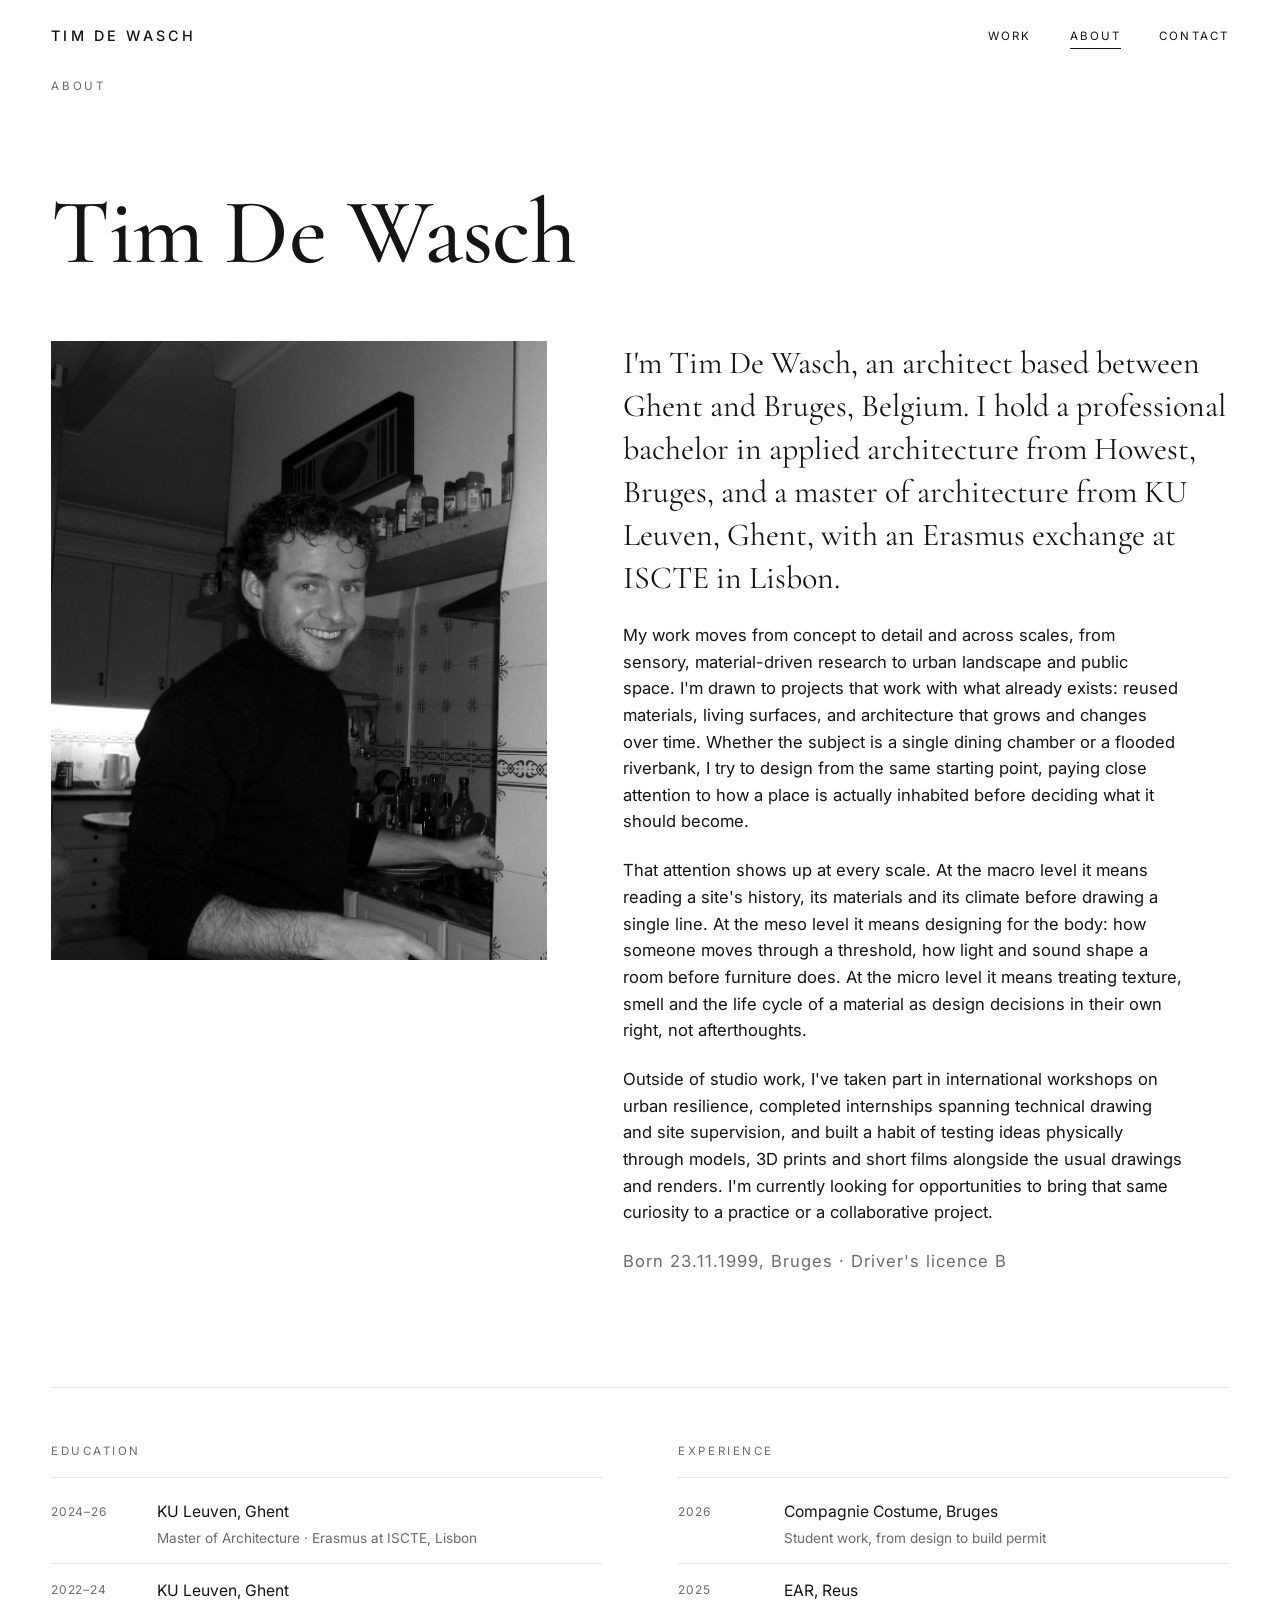
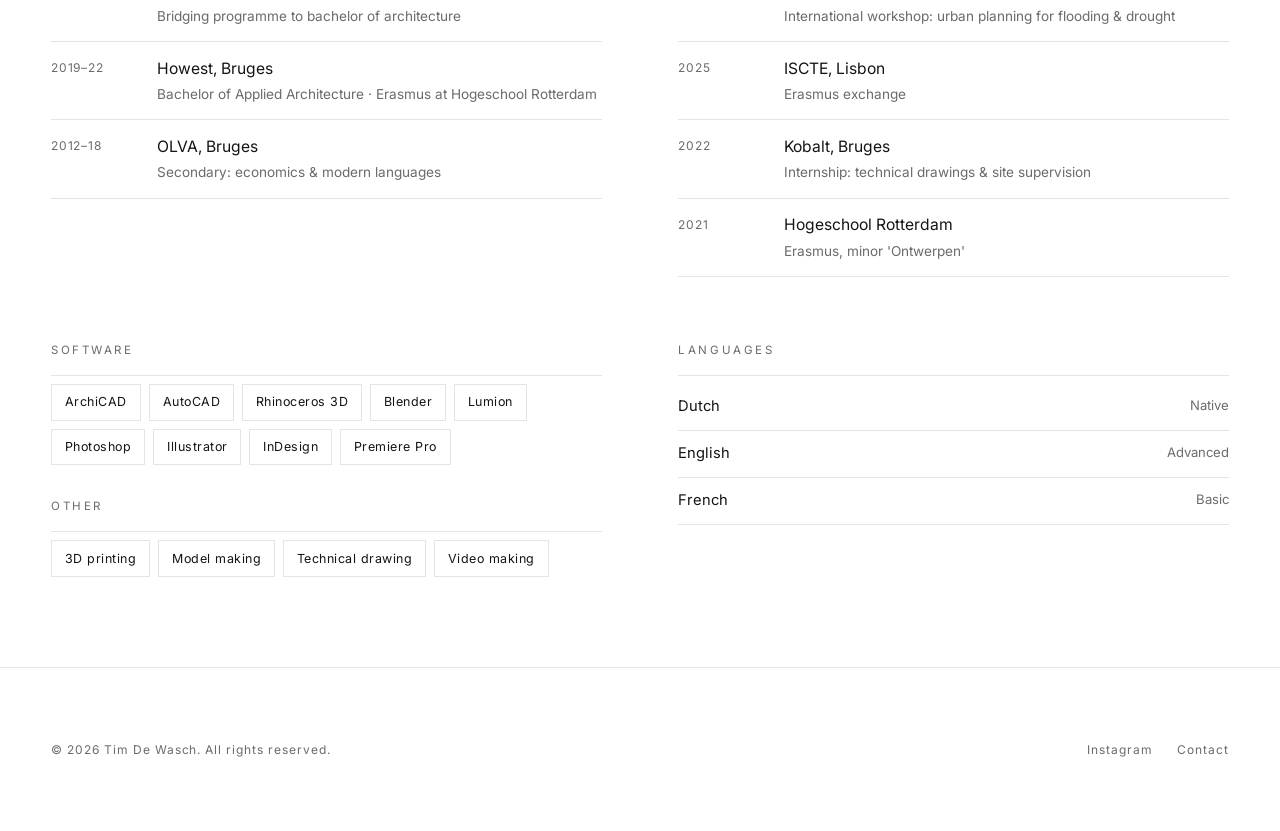
==== commit b802f8cb: "Revert viewport-fit=cover, fixing logo clipping and the stray blue bar viewport-fit=cover let the pa" ====
--- a/about.html
+++ b/about.html
@@ -2,7 +2,7 @@
 <html lang="en">
 <head>
   <meta charset="UTF-8">
-  <meta name="viewport" content="width=device-width, initial-scale=1.0, viewport-fit=cover">
+  <meta name="viewport" content="width=device-width, initial-scale=1.0">
   <title>About · Tim De Wasch</title>
   <meta name="description" content="About Tim De Wasch, architect based in Ghent and Bruges, Belgium.">
   <link rel="preconnect" href="https://fonts.googleapis.com">
--- a/css/style.css
+++ b/css/style.css
@@ -49,8 +49,7 @@
   display: flex;
   align-items: center;
   justify-content: space-between;
-  padding: max(0px, env(safe-area-inset-top)) var(--pad) 0;
-  height: calc(var(--header-h) + env(safe-area-inset-top));
+  padding: 0 var(--pad);
   z-index: 100;
   mix-blend-mode: difference;            /* near-invisible over any image */
   color: #fff;
@@ -243,7 +242,7 @@
 }
 
 /* --------------------------------------------------------------- generic -- */
-main.page { padding-top: calc(var(--header-h) + env(safe-area-inset-top)); }
+main.page { padding-top: var(--header-h); }
 
 .wrap { max-width: var(--maxw); margin: 0 auto; padding: 0 var(--pad); }
 .narrow { max-width: 760px; }
@@ -321,6 +320,29 @@
 
 /* ---------------------------------------------------------------- contact -- */
 .contact-layout { padding: clamp(2rem, 6vh, 4rem) 0 clamp(5rem, 12vh, 8rem); }
+.mail-cta {
+  display: flex; align-items: center; gap: 1.4rem;
+  padding: clamp(1.6rem, 4vh, 2.4rem) clamp(1.6rem, 4vw, 2.4rem);
+  border: 1px solid var(--ink);
+  margin-bottom: clamp(2rem, 5vh, 3rem);
+  transition: background 0.4s var(--ease), color 0.4s var(--ease);
+}
+.mail-cta:hover { background: var(--ink); color: var(--paper); }
+.mail-icon {
+  flex: 0 0 auto;
+  width: clamp(2.6rem, 5vw, 3.4rem); height: clamp(2.6rem, 5vw, 3.4rem);
+  display: flex; align-items: center; justify-content: center;
+  border: 1px solid currentColor; border-radius: 50%;
+}
+.mail-icon svg { width: 46%; height: 46%; }
+.mail-label {
+  display: block; font-size: 0.72rem; letter-spacing: 0.2em; text-transform: uppercase; color: var(--ink-soft);
+  transition: color 0.4s var(--ease);
+}
+.mail-cta:hover .mail-label { color: inherit; opacity: 0.75; }
+.mail-addr {
+  display: block; font-family: var(--font-serif); font-size: clamp(1.3rem, 3vw, 2rem); margin-top: 0.3rem;
+}
 .contact-list { list-style: none; margin: 2rem 0 0; padding: 0; border-top: 1px solid var(--line); }
 .contact-list li {
   display: flex; align-items: baseline; gap: 2rem;
@@ -341,7 +363,7 @@
 .contact-list li a:hover::after { transform: scaleX(1); }
 
 /* -------------------------------------------------------- project detail -- */
-.project-hero { padding: clamp(3rem, 10vh, 7rem) 0 clamp(1.5rem, 4vh, 3rem); border-bottom: 1px solid var(--line); }
+.project-hero { padding-top: clamp(3rem, 10vh, 7rem); padding-bottom: clamp(1.5rem, 4vh, 3rem); border-bottom: 1px solid var(--line); }
 .project-hero h1 { font-family: var(--font-serif); font-size: clamp(2.4rem, 7vw, 5rem); font-weight: 500; line-height: 1; margin-top: 0.5rem; }
 .project-facts {
   display: grid; grid-template-columns: repeat(auto-fit, minmax(150px, 1fr));
@@ -350,7 +372,7 @@
 .project-facts dt { font-size: 0.68rem; letter-spacing: 0.18em; text-transform: uppercase; color: var(--ink-soft); margin-bottom: 0.35rem; }
 .project-facts dd { margin: 0; font-size: 0.95rem; }
 
-.project-intro { padding: clamp(2.5rem, 7vh, 5rem) 0; }
+.project-intro { padding-top: clamp(2.5rem, 7vh, 5rem); padding-bottom: clamp(2.5rem, 7vh, 5rem); }
 .project-intro p { font-size: clamp(1.1rem, 1.6vw, 1.35rem); max-width: 60ch; margin: 0 0 1.4rem; }
 .project-intro p:first-child { font-family: var(--font-serif); font-size: clamp(1.4rem, 2.6vw, 2rem); line-height: 1.4; }
 
@@ -394,14 +416,16 @@
 .project-nav a:hover .nav-bg { transform: scale(1.12); }
 .project-nav a::before {
   content: ""; position: absolute; inset: 0;
-  background: linear-gradient(180deg, rgba(0,0,0,0.18) 0%, rgba(0,0,0,0.5) 100%);
+  background: linear-gradient(180deg, rgba(0,0,0,0.42) 0%, rgba(0,0,0,0.22) 30%, rgba(0,0,0,0.55) 100%);
 }
 .project-nav .nav-label {
-  position: relative; font-size: 0.72rem; letter-spacing: 0.2em; text-transform: uppercase; opacity: 0.85;
+  position: relative; font-size: 0.72rem; letter-spacing: 0.2em; text-transform: uppercase; opacity: 0.9;
+  text-shadow: 0 1px 10px rgba(0,0,0,0.6), 0 1px 2px rgba(0,0,0,0.8);
 }
 .project-nav .nav-title {
   position: relative; display: block; font-family: var(--font-serif); font-size: clamp(1.5rem, 3.4vw, 2.4rem);
   margin-top: 0.5rem; letter-spacing: 0; font-weight: 500;
+  text-shadow: 0 2px 16px rgba(0,0,0,0.55), 0 1px 3px rgba(0,0,0,0.8);
 }
 .project-nav a.next { text-align: right; }
 
@@ -421,8 +445,8 @@
 .lightbox.open img { transform: scale(1); }
 .lightbox-close {
   position: absolute;
-  top: calc(1.5rem + env(safe-area-inset-top));
-  right: calc(1.5rem + env(safe-area-inset-right));
+  top: 1.5rem;
+  right: 1.5rem;
   color: #fff; font-size: 1.6rem; background: none; border: 0; cursor: pointer; line-height: 1;
   padding: 0.6rem;
 }
@@ -465,7 +489,7 @@
 
   .nav-toggle { display: block; }
   .site-nav {
-    position: fixed; inset: calc(var(--header-h) + env(safe-area-inset-top)) 0 auto 0;
+    position: fixed; inset: var(--header-h) 0 auto 0;
     flex-direction: column; gap: 0;
     background: var(--paper); color: var(--ink);
     border-bottom: 1px solid var(--line);
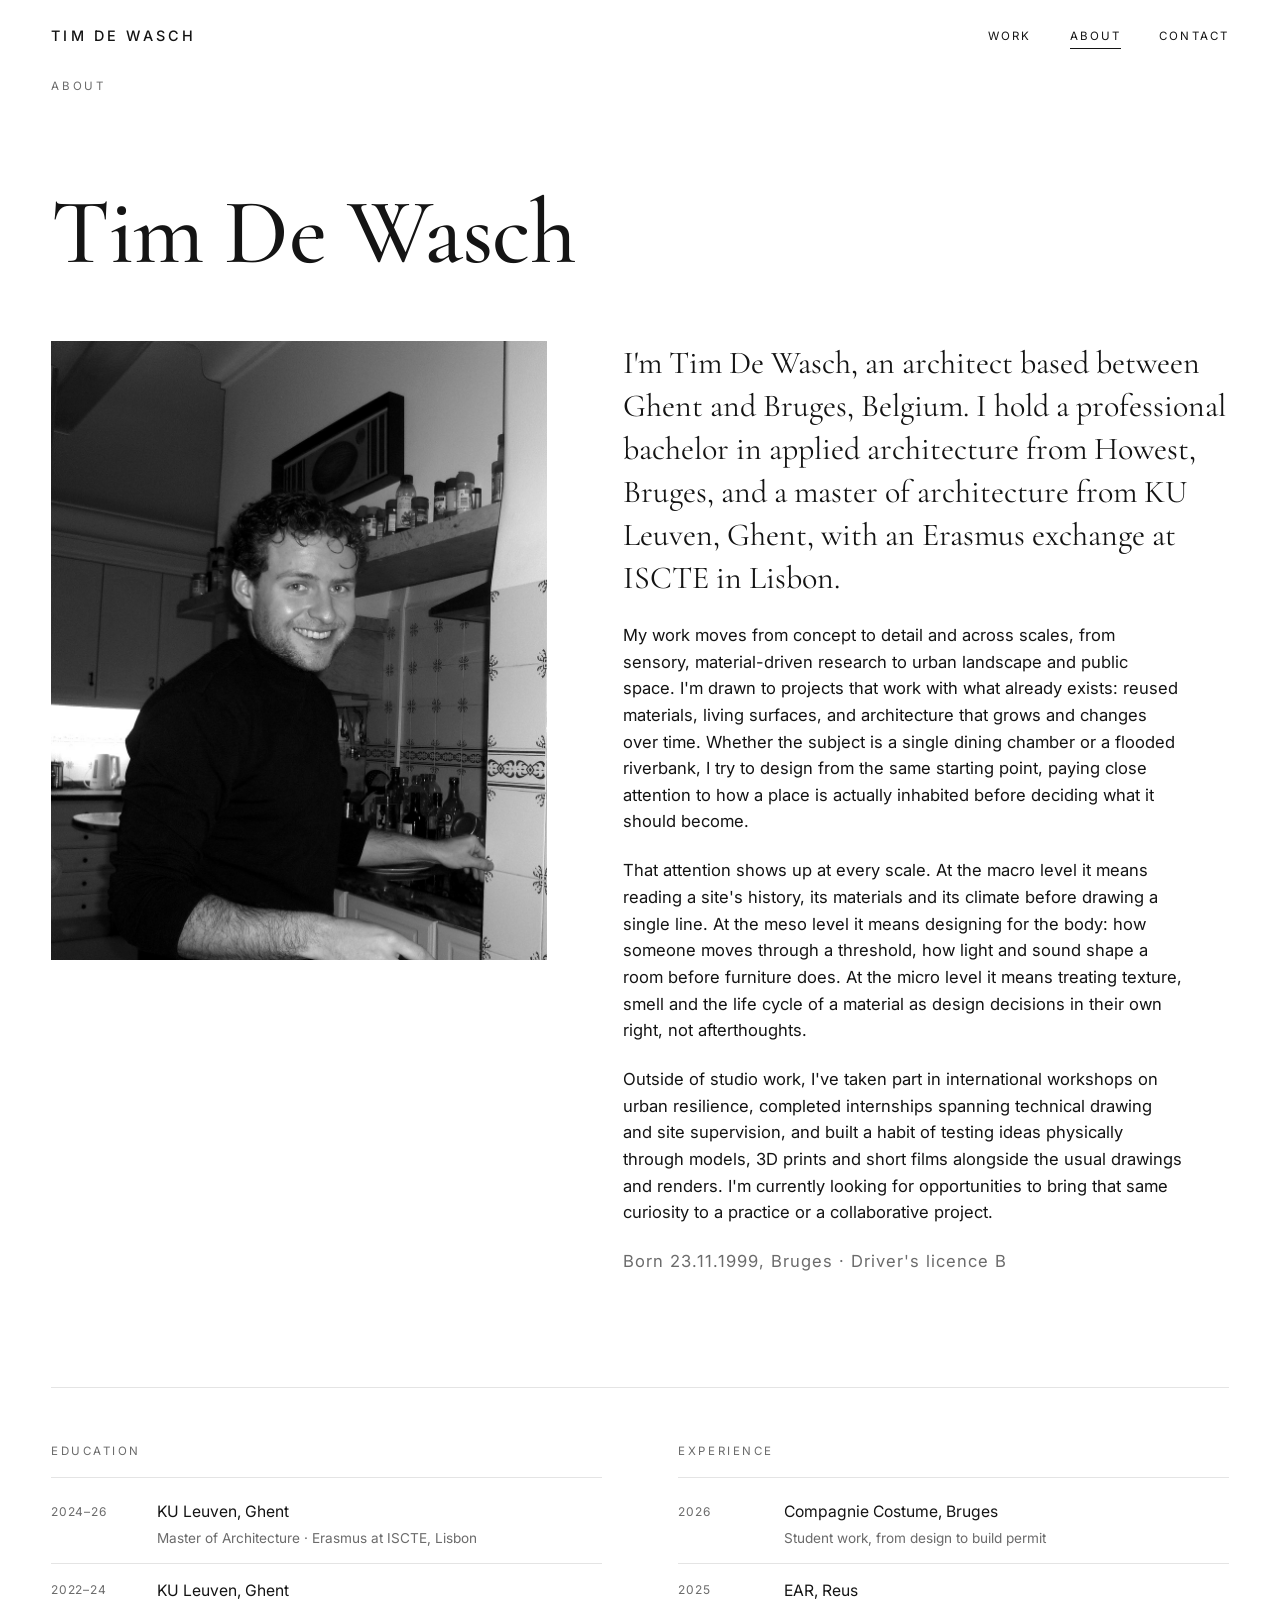
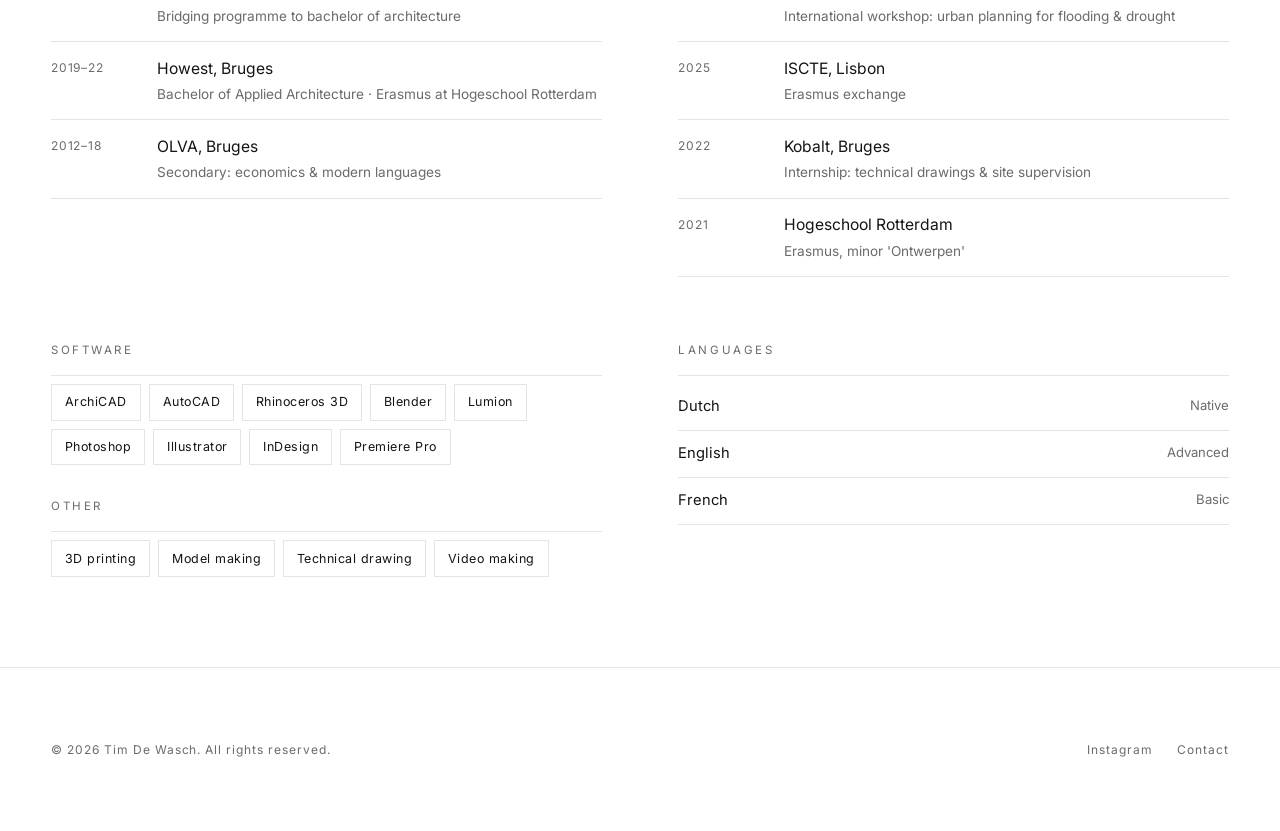
==== commit 9f855d92: "Add explicit theme-color meta to stop Safari tinting the chrome Without a theme-color meta tag, iOS " ====
--- a/about.html
+++ b/about.html
@@ -3,6 +3,7 @@
 <head>
   <meta charset="UTF-8">
   <meta name="viewport" content="width=device-width, initial-scale=1.0">
+  <meta name="theme-color" content="#ffffff">
   <title>About · Tim De Wasch</title>
   <meta name="description" content="About Tim De Wasch, architect based in Ghent and Bruges, Belgium.">
   <link rel="preconnect" href="https://fonts.googleapis.com">
--- a/css/style.css
+++ b/css/style.css
@@ -1,5 +1,5 @@
 /* =============================================================================
-   Jane Doe Architecture Portfolio
+   Tim De Wasch · Architecture Portfolio
    Minimalist / monochrome system. Edit the variables below to retheme.
    ========================================================================== */
 
@@ -14,7 +14,7 @@
   --font-serif: "Cormorant Garamond", Georgia, "Times New Roman", serif;
 
   --maxw: 1400px;
-  --pad: clamp(1.25rem, 4vw, 4rem);
+  --pad: clamp(1.5rem, 4vw, 4rem);
   --header-h: 72px;
   --ease: cubic-bezier(0.16, 1, 0.3, 1);
 }
@@ -493,10 +493,20 @@
     flex-direction: column; gap: 0;
     background: var(--paper); color: var(--ink);
     border-bottom: 1px solid var(--line);
-    transform: translateY(-120%); transition: transform 0.45s var(--ease);
     padding: 1rem var(--pad) 1.5rem;
+    opacity: 0;
+    visibility: hidden;
+    pointer-events: none;
+    transform: translateY(-8px);
+    transition: opacity 0.35s var(--ease), transform 0.35s var(--ease), visibility 0s 0.35s;
   }
-  .site-header.nav-open .site-nav { transform: none; }
+  .site-header.nav-open .site-nav {
+    opacity: 1;
+    visibility: visible;
+    pointer-events: auto;
+    transform: none;
+    transition: opacity 0.35s var(--ease), transform 0.35s var(--ease);
+  }
   .site-header.nav-open { mix-blend-mode: normal; background: var(--paper); color: var(--ink); }
   .site-nav a { padding: 0.9rem 0; font-size: 0.8rem; border-bottom: 1px solid var(--line); }
   .site-nav a:last-child { border-bottom: 0; }
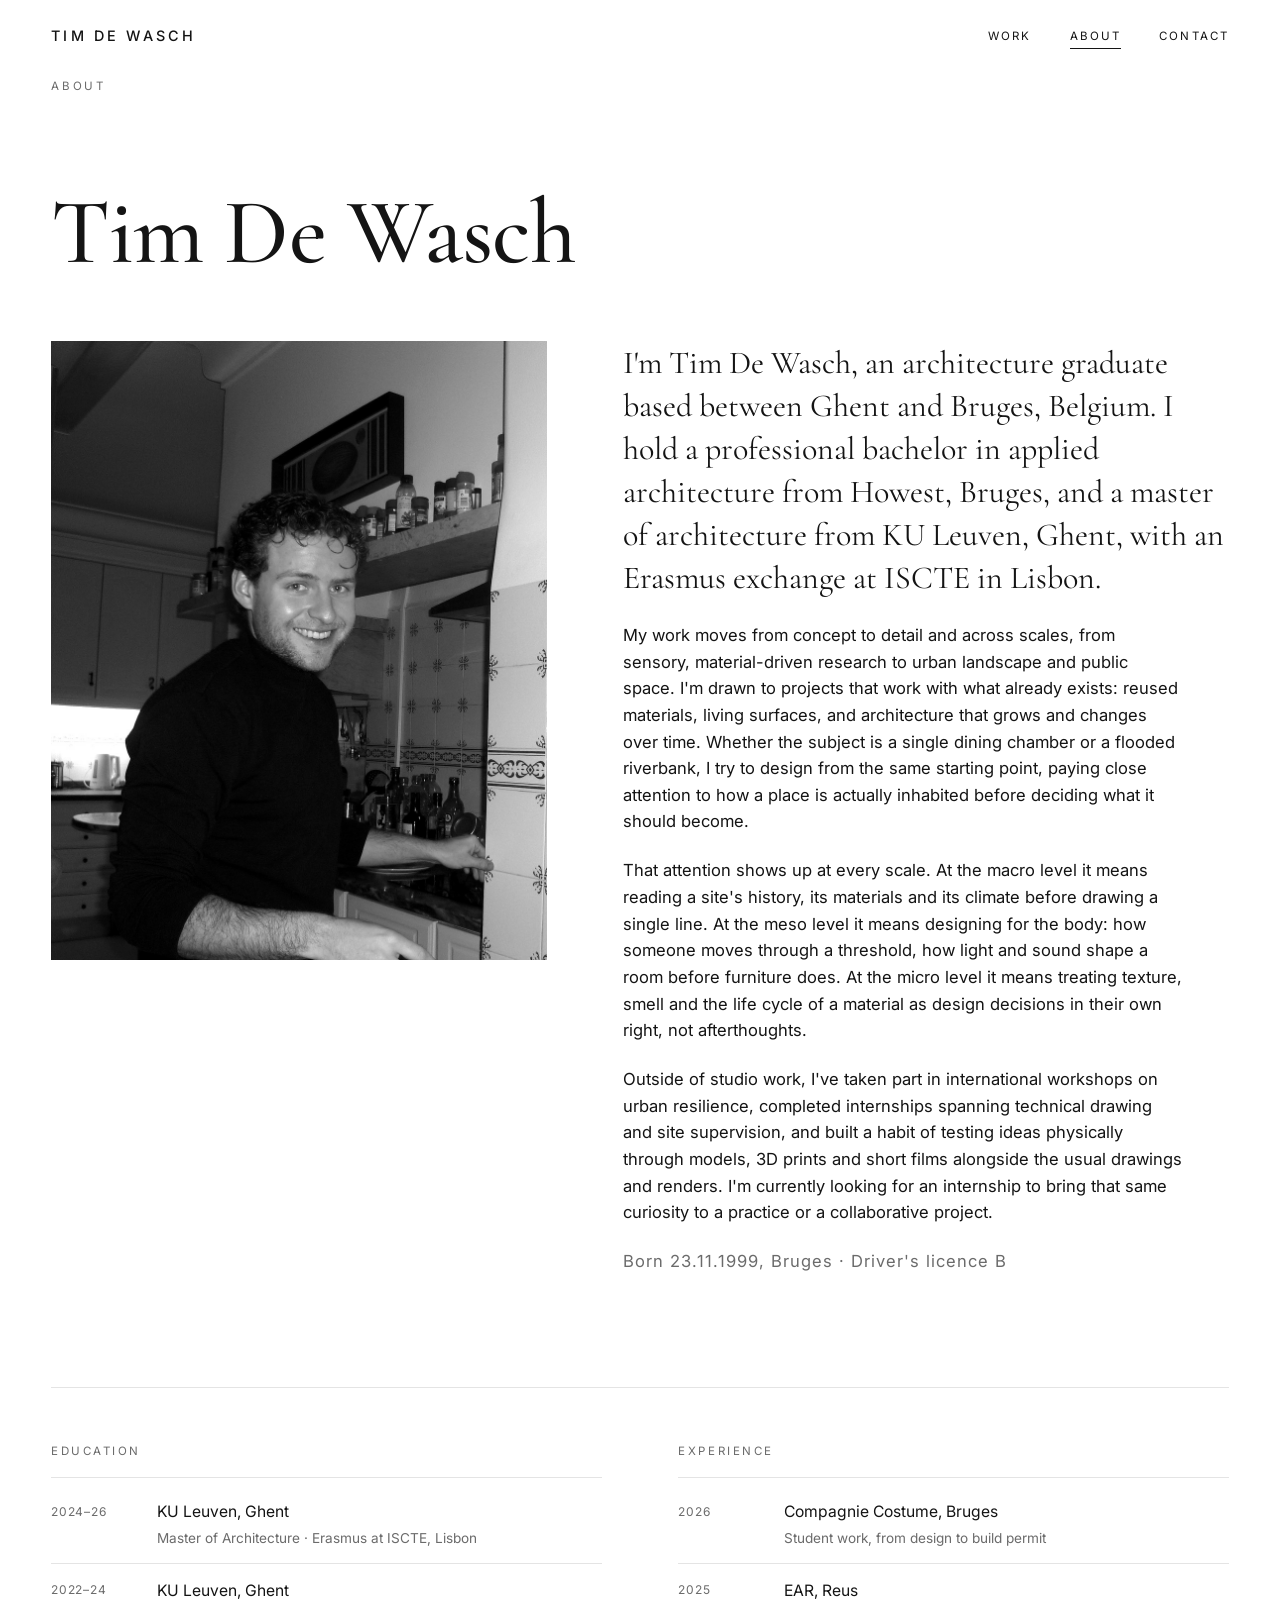
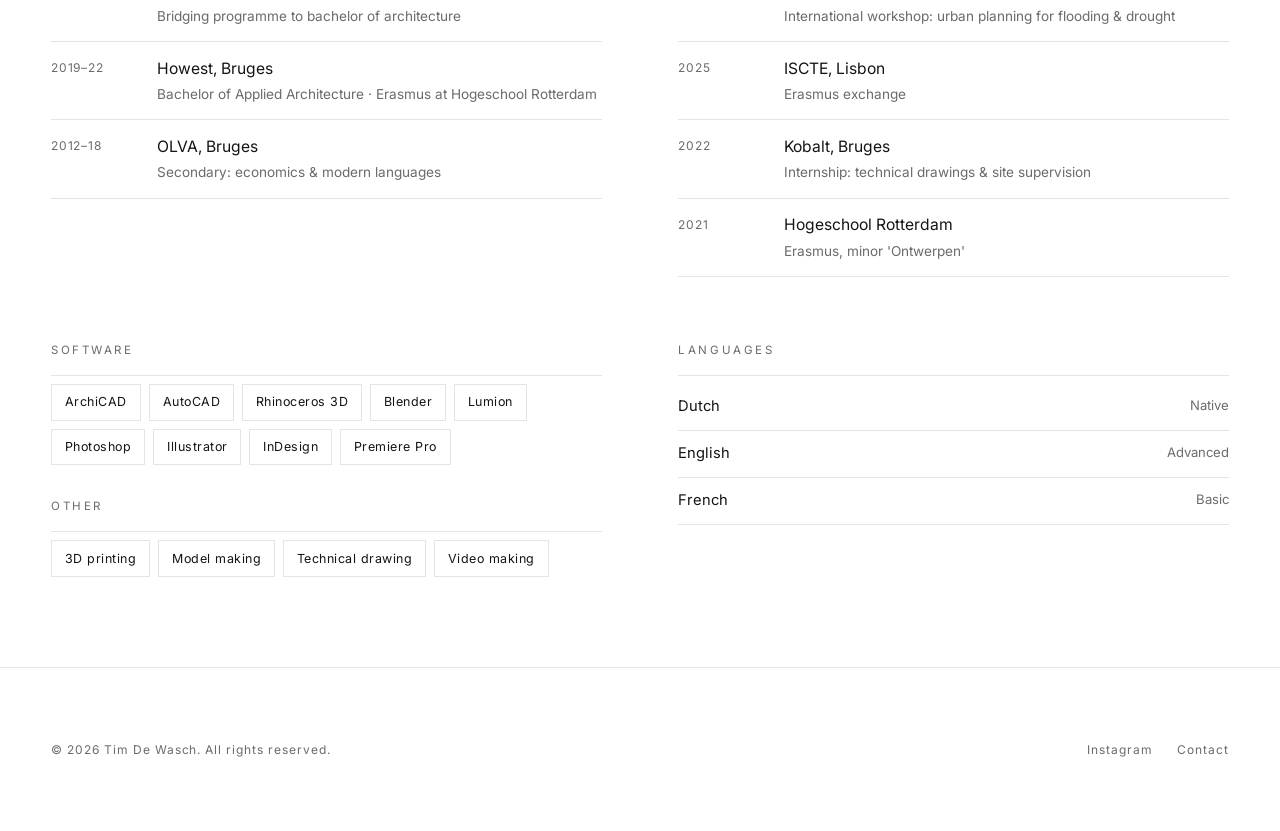
==== commit 391129f2: "Soften about-page wording for internship search Replace claims to the title "architect" with "archit" ====
--- a/about.html
+++ b/about.html
@@ -5,7 +5,7 @@
   <meta name="viewport" content="width=device-width, initial-scale=1.0">
   <meta name="theme-color" content="#ffffff">
   <title>About · Tim De Wasch</title>
-  <meta name="description" content="About Tim De Wasch, architect based in Ghent and Bruges, Belgium.">
+  <meta name="description" content="About Tim De Wasch, architecture graduate based in Ghent and Bruges, Belgium, looking for an internship.">
   <link rel="preconnect" href="https://fonts.googleapis.com">
   <link rel="preconnect" href="https://fonts.gstatic.com" crossorigin>
   <link href="https://fonts.googleapis.com/css2?family=Cormorant+Garamond:wght@400;500;600&family=Inter:wght@300;400;500;600&display=swap" rel="stylesheet">
